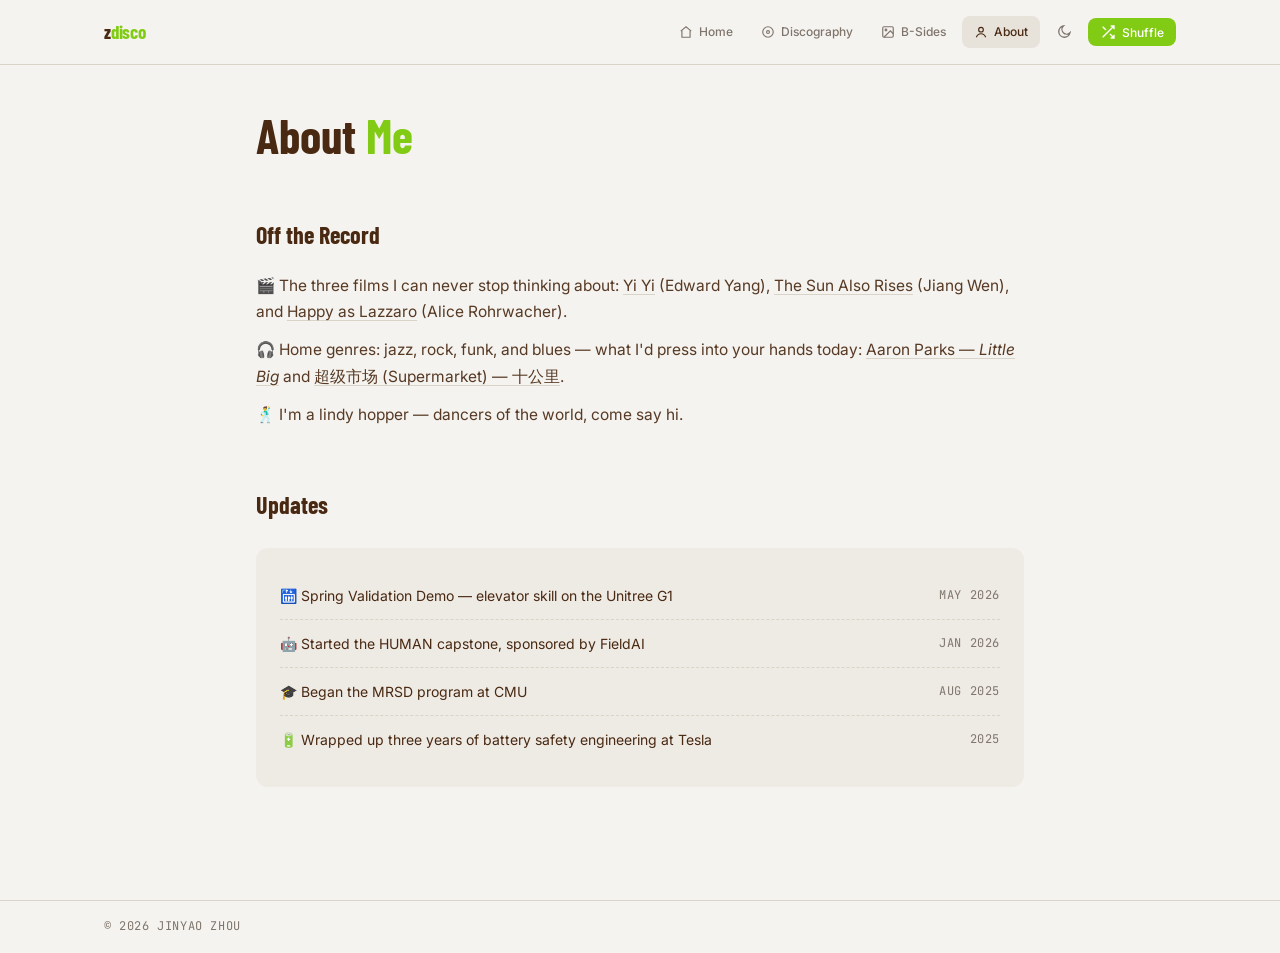
==== about.html @ 6c379bb5 "Off the Record: merge genres and hand-offs into one music bullet Co-Authored-By: Claude Fable 5 <nor" ====
<!doctype html>
<html lang="en">
<head>
<meta charset="utf-8">
<meta name="viewport" content="width=device-width, initial-scale=1">
<title>About — Jinyao Zhou</title>
<script>try{var s=localStorage.getItem("theme");if(s?s==="dark":matchMedia("(prefers-color-scheme: dark)").matches)document.documentElement.classList.add("dark")}catch(e){}</script>
<link rel="preconnect" href="https://fonts.googleapis.com">
<link rel="preconnect" href="https://fonts.gstatic.com" crossorigin>
<link href="https://fonts.googleapis.com/css2?family=Barlow:wght@400;500;600;700&family=Barlow+Condensed:wght@400;500;600;700&family=Inter:wght@300;400;500;600&family=JetBrains+Mono:wght@400;500&display=swap" rel="stylesheet">
<link rel="stylesheet" href="assets/style.css">
<link rel="icon" href="data:image/svg+xml,<svg xmlns='http://www.w3.org/2000/svg' viewBox='0 0 100 100'><circle cx='50' cy='50' r='46' fill='%23171310'/><circle cx='50' cy='50' r='30' fill='none' stroke='%2384bf26' stroke-width='4'/><circle cx='50' cy='50' r='8' fill='%2384bf26'/></svg>">
</head>
<body>
<nav class="nav">
  <div class="container wide nav-in">
    <a class="logo" href="index.html">z<span>disco</span></a>
    <div class="nav-right">
      <a class="nav-link" href="index.html"><svg viewBox="0 0 24 24" fill="none" stroke="currentColor" stroke-width="2"><path d="M3 10.5 12 3l9 7.5"/><path d="M5 9.5V21h14V9.5"/></svg><span class="lbl">Home</span></a>
      <a class="nav-link" href="discography.html"><svg viewBox="0 0 24 24" fill="none" stroke="currentColor" stroke-width="2"><circle cx="12" cy="12" r="9"/><circle cx="12" cy="12" r="2.5"/></svg><span class="lbl">Discography</span></a>
      <a class="nav-link" href="bsides.html"><svg viewBox="0 0 24 24" fill="none" stroke="currentColor" stroke-width="2"><rect x="3" y="3" width="18" height="18" rx="2"/><circle cx="8.5" cy="8.5" r="1.5"/><path d="m21 15-5-5L5 21"/></svg><span class="lbl">B-Sides</span></a>
      <a class="nav-link" aria-current="page" href="about.html"><svg viewBox="0 0 24 24" fill="none" stroke="currentColor" stroke-width="2"><circle cx="12" cy="8" r="4"/><path d="M4 21c1.5-4 4.5-6 8-6s6.5 2 8 6"/></svg><span class="lbl">About</span></a>
      <button class="icon-btn" onclick="toggleTheme()" aria-label="Toggle theme">
        <svg class="icon-sun" viewBox="0 0 24 24" fill="none" stroke="currentColor" stroke-width="2"><circle cx="12" cy="12" r="4"/><path d="M12 2v2m0 16v2M4.9 4.9l1.4 1.4m11.4 11.4 1.4 1.4M2 12h2m16 0h2M4.9 19.1l1.4-1.4M17.7 6.3l1.4-1.4"/></svg>
        <svg class="icon-moon" viewBox="0 0 24 24" fill="none" stroke="currentColor" stroke-width="2"><path d="M21 13A8.5 8.5 0 1 1 11 3a7 7 0 0 0 10 10z"/></svg>
      </button>
      <button class="nav-shuffle" onclick="shuffle()"><svg viewBox="0 0 24 24" fill="none" stroke="currentColor" stroke-width="2"><path d="M16 3h5v5M4 20 21 3M21 16v5h-5M15 15l6 6M4 4l5 5"/></svg><span class="lbl">Shuffle</span></button>
    </div>
  </div>
</nav>
<main>
  <div class="container narrow page-pad">
    <div class="about-prose fade-in">
      <h1>About <span class="text-gradient">Me</span></h1>
    </div>
    <div class="off-record fade-in d2">
      <h2>Off the Record</h2>
      <ul>
        <li>🎬 The three films I can never stop thinking about:
          <a href="https://letterboxd.com/film/yi-yi/" target="_blank" rel="noopener">Yi Yi</a> (Edward Yang),
          <a href="https://letterboxd.com/film/the-sun-also-rises-2007/" target="_blank" rel="noopener">The Sun Also Rises</a> (Jiang Wen),
          and <a href="https://letterboxd.com/film/happy-as-lazzaro/" target="_blank" rel="noopener">Happy as Lazzaro</a> (Alice Rohrwacher).</li>
        <li>🎧 Home genres: jazz, rock, funk, and blues — what I'd press into your hands today:
          <a href="https://aaronparksmusic.bandcamp.com/album/little-big" target="_blank" rel="noopener">Aaron Parks — <em>Little Big</em></a>
          and <a href="https://open.spotify.com/track/6UT0sBozE2KPWdEX4pE7jv" target="_blank" rel="noopener">超级市场 (Supermarket) — 十公里</a>.</li>
        <li>🕺 I'm a lindy hopper — dancers of the world, come say hi.</li>
      </ul>
    </div>

    <div class="about-updates fade-in d3">
      <h2>Updates</h2>
      <div class="card">
        <div class="row"><span>🛗 Spring Validation Demo — elevator skill on the Unitree G1</span><span class="metadata when">May 2026</span></div>
        <div class="row"><span>🤖 Started the HUMAN capstone, sponsored by FieldAI</span><span class="metadata when">Jan 2026</span></div>
        <div class="row"><span>🎓 Began the MRSD program at CMU</span><span class="metadata when">Aug 2025</span></div>
        <div class="row"><span>🔋 Wrapped up three years of battery safety engineering at Tesla</span><span class="metadata when">2025</span></div>
      </div>
    </div>
  </div>
</main>
<footer class="site">
  <div class="container wide">
    <span class="metadata">© 2026 Jinyao Zhou</span>
  </div>
</footer>
<script src="assets/albums.js"></script>
<script src="assets/site.js"></script>
<script src="assets/chladni.js"></script>
</body>
</html>
---- assets/style.css ----
/* ============================================================
   zdisco — ported 1:1 from the Lovable draft's design tokens
   (src/index.css + tailwind.config.ts of genz-discography)
   Fonts: Barlow Condensed (headings) · Inter (body) · JetBrains Mono (metadata)
   ============================================================ */

:root {
  --background: 38 25% 95%;
  --foreground: 25 60% 18%;
  --card: 38 30% 93%;
  --card-foreground: 25 60% 18%;
  --primary: 84 81% 44%;
  --primary-foreground: 0 0% 100%;
  --muted: 38 20% 88%;
  --muted-foreground: 30 8% 46%;
  --border: 38 20% 82%;
  --radius: 0.75rem;

  --font-heading: 'Barlow Condensed', 'Barlow', sans-serif;
  --font-body: 'Inter', sans-serif;
  --font-mono: 'JetBrains Mono', monospace;

  --glow-primary: 0 0 30px hsl(25 10% 45% / 0.5);
}

.dark {
  --background: 30 20% 6%;
  --foreground: 35 40% 82%;
  --card: 30 15% 12%;
  --card-foreground: 40 25% 93%;
  --primary: 84 81% 44%;
  --primary-foreground: 30 20% 6%;
  --muted: 30 10% 20%;
  --muted-foreground: 35 12% 62%;
  --border: 30 10% 20%;
}

* { box-sizing: border-box; border-color: hsl(var(--border)); }
html { scroll-behavior: smooth; }
@media (prefers-reduced-motion: reduce) {
  html { scroll-behavior: auto; }
  * { transition: none !important; animation: none !important; }
}

body {
  margin: 0;
  background: hsl(var(--background));
  color: hsl(var(--foreground));
  font-family: var(--font-body);
  font-size: 15.5px;
  line-height: 1.65;
  -webkit-font-smoothing: antialiased;
}

h1, h2, h3, h4 { font-family: var(--font-heading); margin: 0; }
a { color: inherit; text-decoration: none; }
:focus-visible { outline: 2px solid hsl(var(--primary)); outline-offset: 3px; border-radius: 4px; }

.container { max-width: 1024px; margin: 0 auto; padding: 0 24px; }
.container.wide { max-width: 1120px; }
.container.narrow { max-width: 768px; }

/* .metadata — the mono uppercase label used everywhere in the draft */
.metadata {
  font-family: var(--font-mono);
  font-size: 12px;
  letter-spacing: .05em;
  text-transform: uppercase;
  color: hsl(var(--muted-foreground));
}

.text-gradient { color: hsl(var(--primary)); }
.text-muted { color: hsl(var(--muted-foreground)); }

/* ---------------- navbar (fixed, blurred, like source) ---------------- */
.nav {
  position: fixed; top: 0; left: 0; right: 0; z-index: 50;
  background: hsl(var(--background) / .8);
  backdrop-filter: blur(24px);
  -webkit-backdrop-filter: blur(24px);
  border-bottom: 1px solid hsl(var(--border));
}
.nav-in { display: flex; align-items: center; justify-content: space-between; height: 64px; }
.logo { font-family: var(--font-heading); font-weight: 700; font-size: 19px; letter-spacing: -.01em; }
.logo span { color: hsl(var(--primary)); }
.nav-right { display: flex; align-items: center; gap: 4px; }
.nav-link {
  display: inline-flex; align-items: center; gap: 6px;
  padding: 6px 12px; border-radius: 8px;
  font-size: 12px; font-weight: 500;
  color: hsl(var(--muted-foreground));
  transition: color .15s, background .15s;
}
.nav-link:hover { color: hsl(var(--foreground)); }
.nav-link[aria-current="page"] { background: hsl(var(--muted)); color: hsl(var(--foreground)); }
.nav-link svg { width: 14px; height: 14px; }
@media (max-width: 640px) { .nav-link .lbl { display: none; } }

.icon-btn {
  margin-left: 4px; padding: 8px; border-radius: 8px;
  background: none; border: none; cursor: pointer;
  color: hsl(var(--muted-foreground)); display: inline-flex;
}
.icon-btn:hover { color: hsl(var(--foreground)); }
.icon-btn svg { width: 16px; height: 16px; }
.icon-moon { display: block; }
.icon-sun { display: none; }
.dark .icon-moon { display: none; }
.dark .icon-sun { display: block; }

.nav-shuffle {
  margin-left: 4px;
  display: inline-flex; align-items: center; gap: 6px;
  padding: 6px 12px; border-radius: 8px; border: none; cursor: pointer;
  background: hsl(var(--primary)); color: hsl(var(--primary-foreground));
  font-family: var(--font-body); font-size: 12px; font-weight: 500;
  transition: opacity .15s;
}
.nav-shuffle:hover { opacity: .9; }
.nav-shuffle svg { width: 16px; height: 16px; }
@media (max-width: 640px) { .nav-shuffle .lbl { display: none; } }

/* ---------------- buttons (hero pills) ---------------- */
.btn-pill {
  display: inline-flex; align-items: center; gap: 8px;
  padding: 12px 24px; border-radius: 999px; cursor: pointer;
  font-family: var(--font-heading); font-weight: 600; font-size: 15px;
  border: none; transition: opacity .15s, background .15s;
}
.btn-pill svg { width: 16px; height: 16px; }
.btn-pill.primary {
  background: hsl(var(--primary)); color: hsl(var(--primary-foreground));
  animation: pulse-glow 2s ease-in-out infinite;
}
.btn-pill.primary:hover { opacity: .9; }
.btn-pill.outline {
  background: transparent; border: 1px solid hsl(var(--border)); color: hsl(var(--foreground));
}
.btn-pill.outline:hover { background: hsl(var(--muted)); }

@keyframes pulse-glow {
  0%, 100% { box-shadow: 0 0 15px hsl(84 81% 55% / .4); }
  50% { box-shadow: 0 0 30px hsl(84 81% 60% / .6), 0 0 55px hsl(84 81% 50% / .3); }
}

/* ---------------- hero (home) ---------------- */
.hero { position: relative; padding: 128px 0 80px; overflow: hidden; }
.hero-in {
  position: relative;
  display: grid; grid-template-columns: 1fr 250px; gap: 40px; align-items: center;
}
@media (max-width: 760px) {
  .hero { padding-top: 104px; }
  .hero-in { grid-template-columns: 1fr; gap: 30px; }
  .hero-photo { order: -1; }
}
.hero h1 {
  font-size: clamp(36px, 5vw, 48px);   /* same display size as the other page heads */
  font-weight: 700; line-height: 1.08; margin: 0 0 8px;
}
.hero .role { font-size: 15.5px; color: hsl(var(--muted-foreground)); margin: 0 0 20px; }
.hero .role a { text-decoration: underline; text-underline-offset: 3px; }
.hero .role a:hover { color: hsl(var(--primary)); }
.hero .bio { max-width: 72ch; margin: 0 0 12px; font-size: 15.5px; color: hsl(var(--foreground) / .92); }
.hero .bio strong { font-weight: 600; }
.hero-ctas { display: flex; flex-wrap: wrap; gap: 14px; margin-top: 28px; }
.hero-links { display: flex; flex-wrap: wrap; gap: 8px; margin-top: 22px; }
.chip {
  display: inline-flex; align-items: center; gap: 7px;
  font-size: 13px; font-weight: 500;
  padding: 8px 14px; border-radius: 999px;
  border: 1px solid hsl(var(--border));
  background: hsl(var(--card) / .7);
  transition: border-color .15s, color .15s;
}
.chip:hover { border-color: hsl(var(--primary)); color: hsl(var(--primary)); }
.chip svg { width: 14px; height: 14px; }

.hero-photo img {
  width: 100%; max-width: 240px; aspect-ratio: 3/4; object-fit: cover;
  border-radius: var(--radius);
  box-shadow: var(--glow-primary);
}

/* ---------------- sections ---------------- */
section.block { padding: 32px 0; }
section.block.lg { padding: 64px 0; }
.sec-head { display: flex; align-items: center; justify-content: space-between; margin-bottom: 32px; }
.sec-head h2 { font-size: 24px; font-weight: 700; }
.sec-head.sm h2 { font-size: 18px; font-weight: 600; color: hsl(var(--muted-foreground)); }
.sec-head .more {
  display: inline-flex; align-items: center; gap: 4px;
  font-family: var(--font-heading); font-size: 16px; color: hsl(var(--primary));
}
.sec-head .more:hover { text-decoration: underline; }
.sec-head .more svg { width: 16px; height: 16px; }
.sec-head .more.xs { font-family: var(--font-body); font-size: 12px; color: hsl(var(--muted-foreground)); }
.sec-head .more.xs:hover { color: hsl(var(--primary)); text-decoration: none; }

/* ---------------- updates strip ---------------- */
.updates { background: hsl(var(--card) / .8); border-radius: 8px; padding: 12px 20px; }
.update {
  display: flex; align-items: center; justify-content: space-between;
  padding: 9px 0; border-bottom: 1px dashed hsl(var(--border) / .5);
  font-size: 13px; color: hsl(var(--muted-foreground));
}
.update:last-child { border-bottom: none; }
.update .when { font-size: 12px; color: hsl(var(--muted-foreground) / .6); margin-left: 16px; white-space: nowrap; }

/* ---------------- album cards ---------------- */
.grid-albums { display: grid; grid-template-columns: repeat(2, 1fr); gap: 16px; }
@media (min-width: 768px) { .grid-albums { grid-template-columns: repeat(4, 1fr); } }
.grid-albums.all { grid-template-columns: repeat(2, 1fr); }
@media (min-width: 640px) { .grid-albums.all { grid-template-columns: repeat(3, 1fr); } }
@media (min-width: 960px) { .grid-albums.all { grid-template-columns: repeat(4, 1fr); } }

.album-card { display: block; }
.album-card .box {
  border-radius: 8px; overflow: hidden; background: hsl(var(--card));
  transition: box-shadow .3s ease, transform .3s ease;
}
.album-card:hover .box { box-shadow: var(--glow-primary); transform: translateY(-4px) scale(1.02); }
.album-card .art { aspect-ratio: 1; overflow: hidden; }
.album-card .art img,
.album-card .art canvas { width: 100%; height: 100%; object-fit: cover; display: block; transition: transform .5s; }
.album-card:hover .art img,
.album-card:hover .art canvas { transform: scale(1.1); }
.album-card .meta { padding: 16px; }
.album-card h3 {
  font-weight: 600; font-size: 16px; color: hsl(var(--foreground));
  white-space: nowrap; overflow: hidden; text-overflow: ellipsis; margin-top: 4px;
}
.album-card .tracks { font-size: 13px; color: hsl(var(--muted-foreground)); margin-top: 4px; }

/* ---------------- photos ---------------- */
.grid-photos { display: grid; grid-template-columns: repeat(2, 1fr); gap: 12px; }
@media (min-width: 768px) { .grid-photos { grid-template-columns: repeat(4, 1fr); } }
.grid-photos.gallery { gap: 16px; }
.photo { aspect-ratio: 1; border-radius: 8px; overflow: hidden; position: relative;
         padding: 0; border: none; background: none; cursor: pointer; display: block; width: 100%; }
.stack-badge {
  position: absolute; top: 10px; right: 10px; z-index: 2;
  display: inline-flex; align-items: center; gap: 5px;
  font-family: var(--font-mono); font-size: 11px;
  color: #fff; background: rgba(0,0,0,.55); backdrop-filter: blur(4px);
  padding: 4px 9px; border-radius: 999px;
}
.stack-badge svg { width: 12px; height: 12px; }
.photo img { width: 100%; height: 100%; object-fit: cover; display: block; transition: transform .5s; }
.photo:hover img { transform: scale(1.1); }
.photo .cap {
  position: absolute; inset: 0; padding: 12px;
  display: flex; flex-direction: column; justify-content: flex-end;
  background: hsl(var(--background) / .6);
  opacity: 0; transition: opacity .2s;
}
.photo:hover .cap { opacity: 1; }
.photo .cap .t { font-family: var(--font-heading); font-weight: 600; font-size: 14.5px; color: hsl(var(--foreground)); }

/* ---------------- page heads ---------------- */
.page-pad { padding: 96px 0 64px; min-height: 100vh; }
.page-head h1 { font-size: clamp(36px, 5vw, 48px); font-weight: 700; margin-bottom: 8px; }
.page-head p { color: hsl(var(--muted-foreground)); margin: 0 0 40px; }

/* ---------------- album detail ---------------- */
.back-link {
  display: inline-flex; align-items: center; gap: 8px;
  font-size: 14px; color: hsl(var(--muted-foreground)); margin-bottom: 32px;
  transition: color .15s;
}
.back-link:hover { color: hsl(var(--foreground)); }
.back-link svg { width: 16px; height: 16px; }

.album-hero { display: flex; flex-direction: column; gap: 32px; margin-bottom: 48px; }
@media (min-width: 768px) { .album-hero { flex-direction: row; } }
.album-hero .art {
  width: 100%; max-width: 288px; aspect-ratio: 1; flex-shrink: 0;
  border-radius: 12px; overflow: hidden;
  transition: box-shadow .3s ease;
}
.album-hero .art:hover { box-shadow: var(--glow-primary); }
.album-hero .art img,
.album-hero .art canvas { width: 100%; height: 100%; object-fit: cover; display: block; }
.album-hero .info { display: flex; flex-direction: column; justify-content: flex-end; }
.album-hero h1 { font-size: clamp(36px, 5vw, 48px); font-weight: 700; margin: 8px 0 12px; }
.album-hero .desc { color: hsl(var(--muted-foreground)); font-size: 14px; line-height: 1.65; max-width: 32rem; margin: 0 0 16px; }
.album-hero .actions { display: flex; gap: 12px; margin-top: 24px; }
.album-hero .actions .btn-pill { font-size: 14px; padding: 12px 24px; animation: none; }

.tracklist-wrap { border-top: 1px solid hsl(var(--border)); padding-top: 24px; }
.tracklist-wrap h2 { font-size: 18px; font-weight: 600; margin-bottom: 16px; }
.track-item {
  display: flex; align-items: center; gap: 16px;
  padding: 12px 16px; border-radius: 8px;
  transition: background .15s;
}
.track-item:hover { background: hsl(var(--muted) / .5); }
.track-item .no { width: 32px; text-align: center; }
.track-item .t {
  flex: 1; min-width: 0; font-size: 14px; font-weight: 500; color: hsl(var(--foreground));
  white-space: nowrap; overflow: hidden; text-overflow: ellipsis;
  transition: color .15s;
}
.track-item:hover .t { color: hsl(var(--primary)); }
.track-item .dur { display: flex; align-items: center; gap: 4px; color: hsl(var(--muted-foreground)); }
.track-item .dur svg { width: 12px; height: 12px; }
.track-item .chev { width: 16px; height: 16px; color: hsl(var(--muted-foreground)); opacity: 0; transition: opacity .15s; }
.track-item:hover .chev { opacity: 1; }

/* ---------------- track (lesson) page ---------------- */
.track-head { display: flex; align-items: center; gap: 22px; margin-bottom: 36px; }
.track-head .thumb { width: 96px; height: 96px; border-radius: 8px; overflow: hidden; flex-shrink: 0; }
.track-head .thumb img,
.track-head .thumb canvas { width: 100%; height: 100%; object-fit: cover; display: block; }
.track-head h1 { font-size: clamp(26px, 3.5vw, 34px); font-weight: 700; line-height: 1.15; margin: 6px 0 8px; }
.track-head .meta-row { display: flex; align-items: center; gap: 14px; font-size: 13px; color: hsl(var(--muted-foreground)); }
.track-head .meta-row span { display: inline-flex; align-items: center; gap: 4px; }
.track-head .meta-row svg { width: 12px; height: 12px; }

.soundtrack {
  display: flex; align-items: center; gap: 12px;
  background: hsl(var(--card)); border-radius: 8px;
  padding: 12px 16px; margin-bottom: 32px; font-size: 14px;
}
.soundtrack svg { width: 16px; height: 16px; color: hsl(var(--primary)); }
.soundtrack .q { color: hsl(var(--muted-foreground)); }

article.lesson { color: hsl(var(--foreground) / .9); line-height: 1.65; }
article.lesson p { margin: 0 0 16px; }

.track-nav {
  display: flex; justify-content: space-between; gap: 20px;
  margin-top: 64px; padding-top: 24px; border-top: 1px solid hsl(var(--border));
  font-size: 14px; color: hsl(var(--muted-foreground));
}
.track-nav a:hover { color: hsl(var(--foreground)); }

/* ---------------- about ---------------- */
.about-prose { margin-bottom: 40px; }
.about-prose h1 { font-size: clamp(36px, 5vw, 48px); font-weight: 700; margin-bottom: 24px; }
.about-prose p { color: hsl(var(--muted-foreground)); line-height: 1.65; margin: 0 0 16px; max-width: 65ch; }
.about-updates h2 { font-size: 24px; font-weight: 700; margin-bottom: 24px; }
.about-updates .card {
  background: hsl(var(--muted) / .5); border-radius: 12px; padding: 24px;
  transition: box-shadow .3s ease;
}
.about-updates .card:hover { box-shadow: var(--glow-primary); }
.about-updates .row {
  display: flex; align-items: center; justify-content: space-between;
  padding: 12px 0; border-bottom: 1px dashed hsl(var(--border));
  font-size: 14px;
}
.about-updates .row:last-child { border-bottom: none; }
.about-updates .row .when { margin-left: 16px; white-space: nowrap; font-size: 12px; }

/* ---------------- off the record (about) ---------------- */
.off-record { margin-bottom: 56px; }
.off-record h2 { font-size: 24px; font-weight: 700; margin-bottom: 18px; }
.off-record ul { list-style: none; margin: 0; padding: 0; display: grid; gap: 12px; }
.off-record li { line-height: 1.7; color: hsl(var(--foreground) / .92); }
.off-record a { text-decoration: underline; text-underline-offset: 3px; text-decoration-color: hsl(var(--border)); transition: color .15s; }
.off-record a:hover { color: hsl(var(--primary)); text-decoration-color: currentColor; }

/* ---------------- footer ---------------- */
footer.site { border-top: 1px solid hsl(var(--border)); padding: 16px 0; }
footer.site .container { display: flex; align-items: center; justify-content: space-between; }

/* ---------------- entrance animations (fade-in from source) ---------------- */
@keyframes fade-in {
  0% { opacity: 0; transform: translateY(10px); }
  100% { opacity: 1; transform: translateY(0); }
}
.fade-in { opacity: 0; animation: fade-in .5s ease-out forwards; }
.d1 { animation-delay: .1s; } .d2 { animation-delay: .2s; } .d3 { animation-delay: .3s; } .d4 { animation-delay: .4s; }


/* ---------------- lightbox ---------------- */
.lightbox {
  position: fixed; inset: 0; z-index: 100;
  display: none; align-items: center; justify-content: center; gap: 18px;
  background: hsl(25 60% 6% / .92); backdrop-filter: blur(6px);
  padding: 32px;
}
.lightbox.open { display: flex; }
.lightbox figure { margin: 0; max-width: min(1000px, 82vw); text-align: center; }
.lightbox img {
  max-width: 100%; max-height: 74vh; object-fit: contain;
  border-radius: 10px; box-shadow: 0 20px 60px rgba(0,0,0,.5);
}
.lightbox figcaption { margin-top: 14px; }
.lightbox figcaption .t { font-family: var(--font-heading); font-weight: 600; font-size: 18px; color: #f2efe8; margin: 0 0 2px; }
.lightbox figcaption .metadata { color: #b7ac9c; }
.lightbox figcaption .d { font-size: 13px; color: #b7ac9c; margin: 4px 0 0; }
.lb-close {
  position: absolute; top: 18px; right: 22px;
  background: none; border: none; cursor: pointer;
  font-size: 34px; line-height: 1; color: #f2efe8; padding: 6px;
}
.lb-nav {
  background: rgba(255,255,255,.08); border: none; cursor: pointer;
  color: #f2efe8; font-size: 22px; line-height: 1;
  width: 46px; height: 46px; border-radius: 50%; flex-shrink: 0;
}
.lb-nav:hover { background: rgba(255,255,255,.18); }
@media (max-width: 640px) { .lb-nav { display: none; } .lightbox { padding: 16px; } }
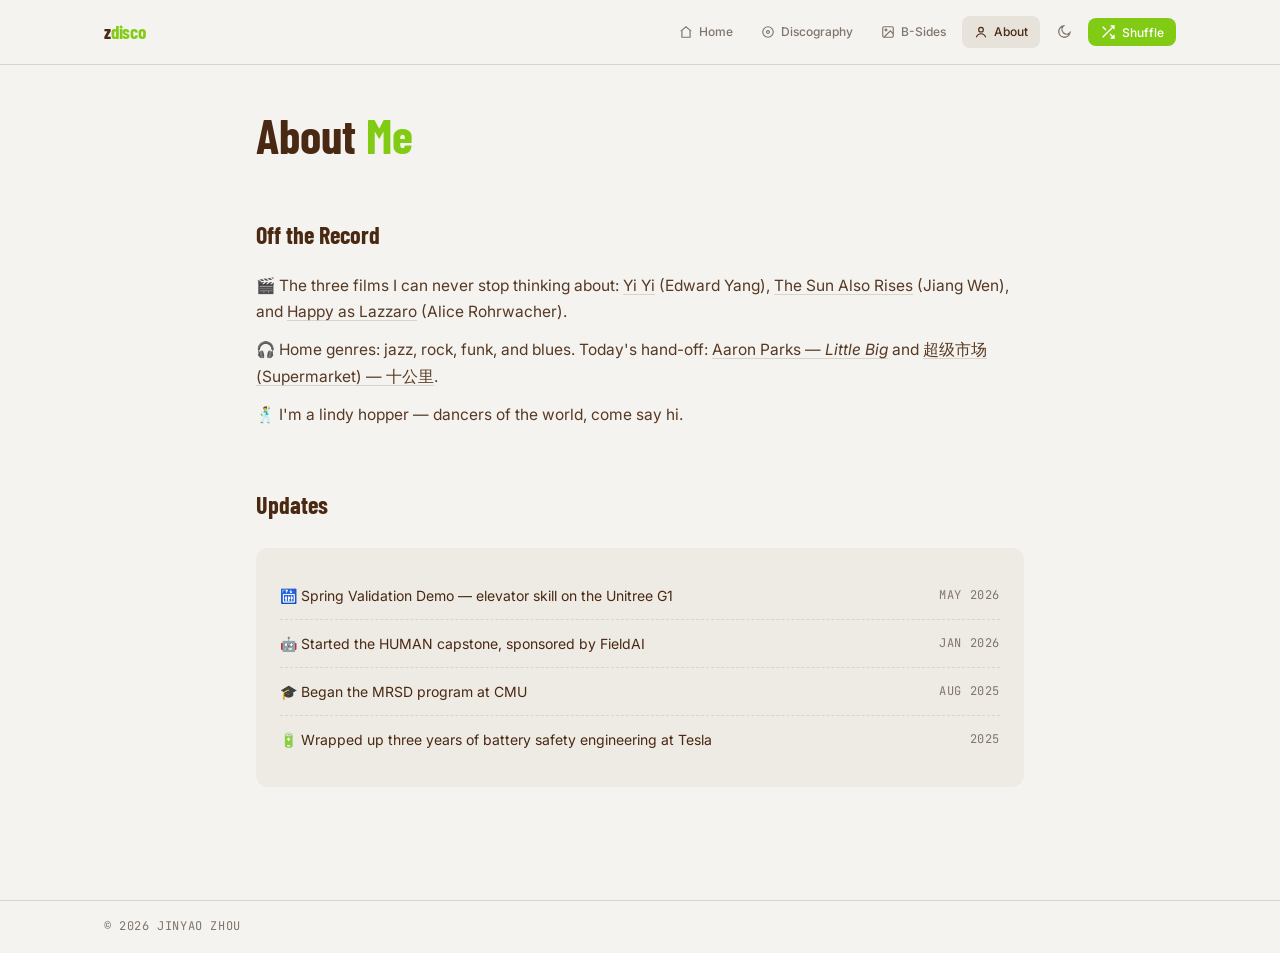
==== commit 358057b5: "Off the Record: parallel colons instead of dash-into-colon Co-Authored-By: Claude Fable 5 <noreply@a" ====
--- a/about.html
+++ b/about.html
@@ -40,7 +40,7 @@
           <a href="https://letterboxd.com/film/yi-yi/" target="_blank" rel="noopener">Yi Yi</a> (Edward Yang),
           <a href="https://letterboxd.com/film/the-sun-also-rises-2007/" target="_blank" rel="noopener">The Sun Also Rises</a> (Jiang Wen),
           and <a href="https://letterboxd.com/film/happy-as-lazzaro/" target="_blank" rel="noopener">Happy as Lazzaro</a> (Alice Rohrwacher).</li>
-        <li>🎧 Home genres: jazz, rock, funk, and blues — what I'd press into your hands today:
+        <li>🎧 Home genres: jazz, rock, funk, and blues. Today's hand-off:
           <a href="https://aaronparksmusic.bandcamp.com/album/little-big" target="_blank" rel="noopener">Aaron Parks — <em>Little Big</em></a>
           and <a href="https://open.spotify.com/track/6UT0sBozE2KPWdEX4pE7jv" target="_blank" rel="noopener">超级市场 (Supermarket) — 十公里</a>.</li>
         <li>🕺 I'm a lindy hopper — dancers of the world, come say hi.</li>
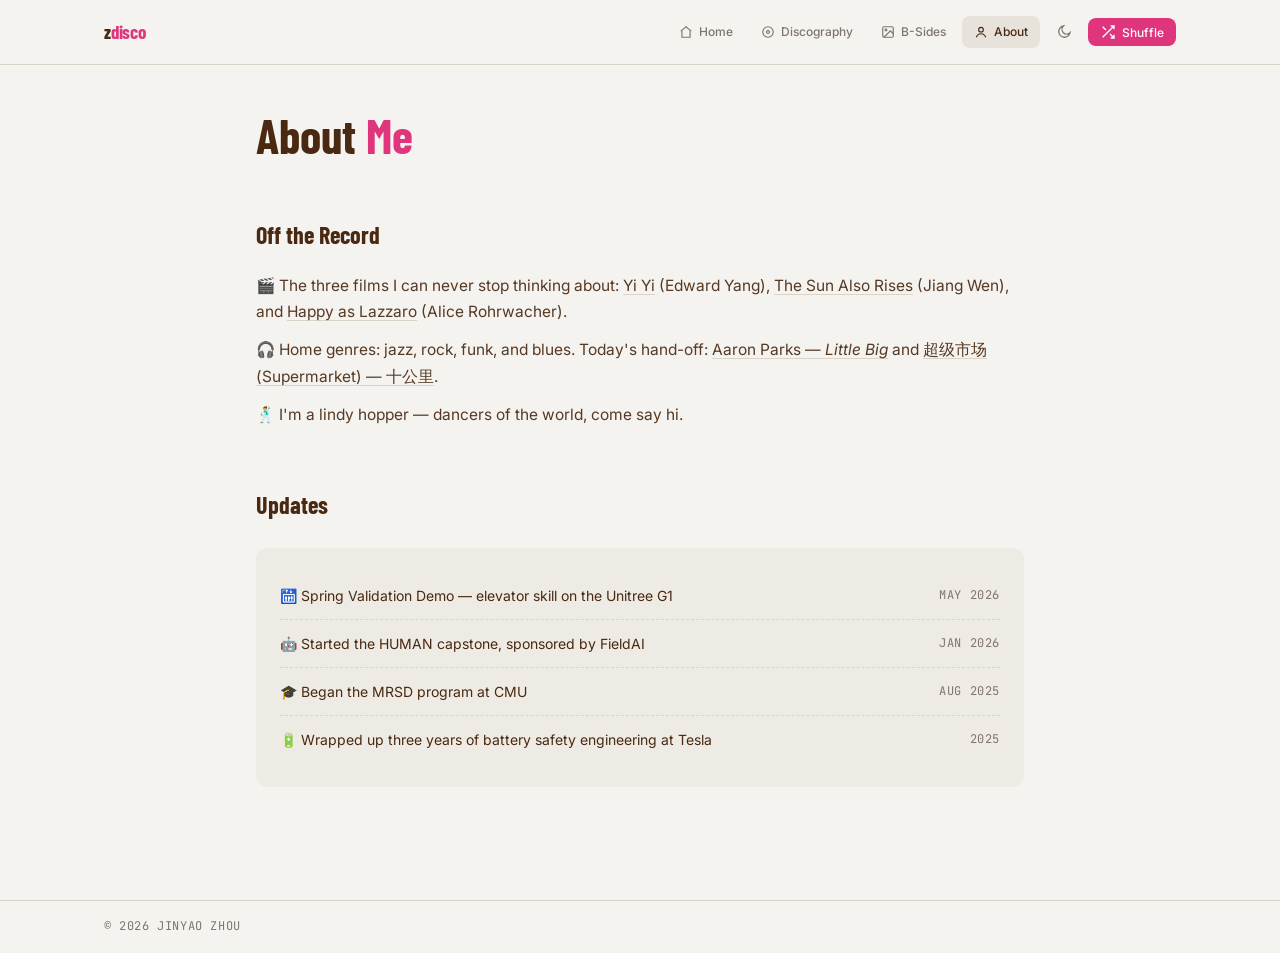
==== commit ecbcbe8e: "Accent: lime -> raspberry pink hsl(335 72% 54%) Single-variable swap plus the two hardcoded spots (p" ====
--- a/about.html
+++ b/about.html
@@ -9,7 +9,7 @@
 <link rel="preconnect" href="https://fonts.gstatic.com" crossorigin>
 <link href="https://fonts.googleapis.com/css2?family=Barlow:wght@400;500;600;700&family=Barlow+Condensed:wght@400;500;600;700&family=Inter:wght@300;400;500;600&family=JetBrains+Mono:wght@400;500&display=swap" rel="stylesheet">
 <link rel="stylesheet" href="assets/style.css">
-<link rel="icon" href="data:image/svg+xml,<svg xmlns='http://www.w3.org/2000/svg' viewBox='0 0 100 100'><circle cx='50' cy='50' r='46' fill='%23171310'/><circle cx='50' cy='50' r='30' fill='none' stroke='%2384bf26' stroke-width='4'/><circle cx='50' cy='50' r='8' fill='%2384bf26'/></svg>">
+<link rel="icon" href="data:image/svg+xml,<svg xmlns='http://www.w3.org/2000/svg' viewBox='0 0 100 100'><circle cx='50' cy='50' r='46' fill='%23171310'/><circle cx='50' cy='50' r='30' fill='none' stroke='%23e0388a' stroke-width='4'/><circle cx='50' cy='50' r='8' fill='%23e0388a'/></svg>">
 </head>
 <body>
 <nav class="nav">
--- a/assets/style.css
+++ b/assets/style.css
@@ -9,7 +9,7 @@
   --foreground: 25 60% 18%;
   --card: 38 30% 93%;
   --card-foreground: 25 60% 18%;
-  --primary: 84 81% 44%;
+  --primary: 335 72% 54%;
   --primary-foreground: 0 0% 100%;
   --muted: 38 20% 88%;
   --muted-foreground: 30 8% 46%;
@@ -28,7 +28,7 @@
   --foreground: 35 40% 82%;
   --card: 30 15% 12%;
   --card-foreground: 40 25% 93%;
-  --primary: 84 81% 44%;
+  --primary: 335 72% 54%;
   --primary-foreground: 30 20% 6%;
   --muted: 30 10% 20%;
   --muted-foreground: 35 12% 62%;
@@ -139,8 +139,8 @@
 .btn-pill.outline:hover { background: hsl(var(--muted)); }
 
 @keyframes pulse-glow {
-  0%, 100% { box-shadow: 0 0 15px hsl(84 81% 55% / .4); }
-  50% { box-shadow: 0 0 30px hsl(84 81% 60% / .6), 0 0 55px hsl(84 81% 50% / .3); }
+  0%, 100% { box-shadow: 0 0 15px hsl(335 72% 60% / .4); }
+  50% { box-shadow: 0 0 30px hsl(335 72% 65% / .6), 0 0 55px hsl(335 72% 52% / .3); }
 }
 
 /* ---------------- hero (home) ---------------- */
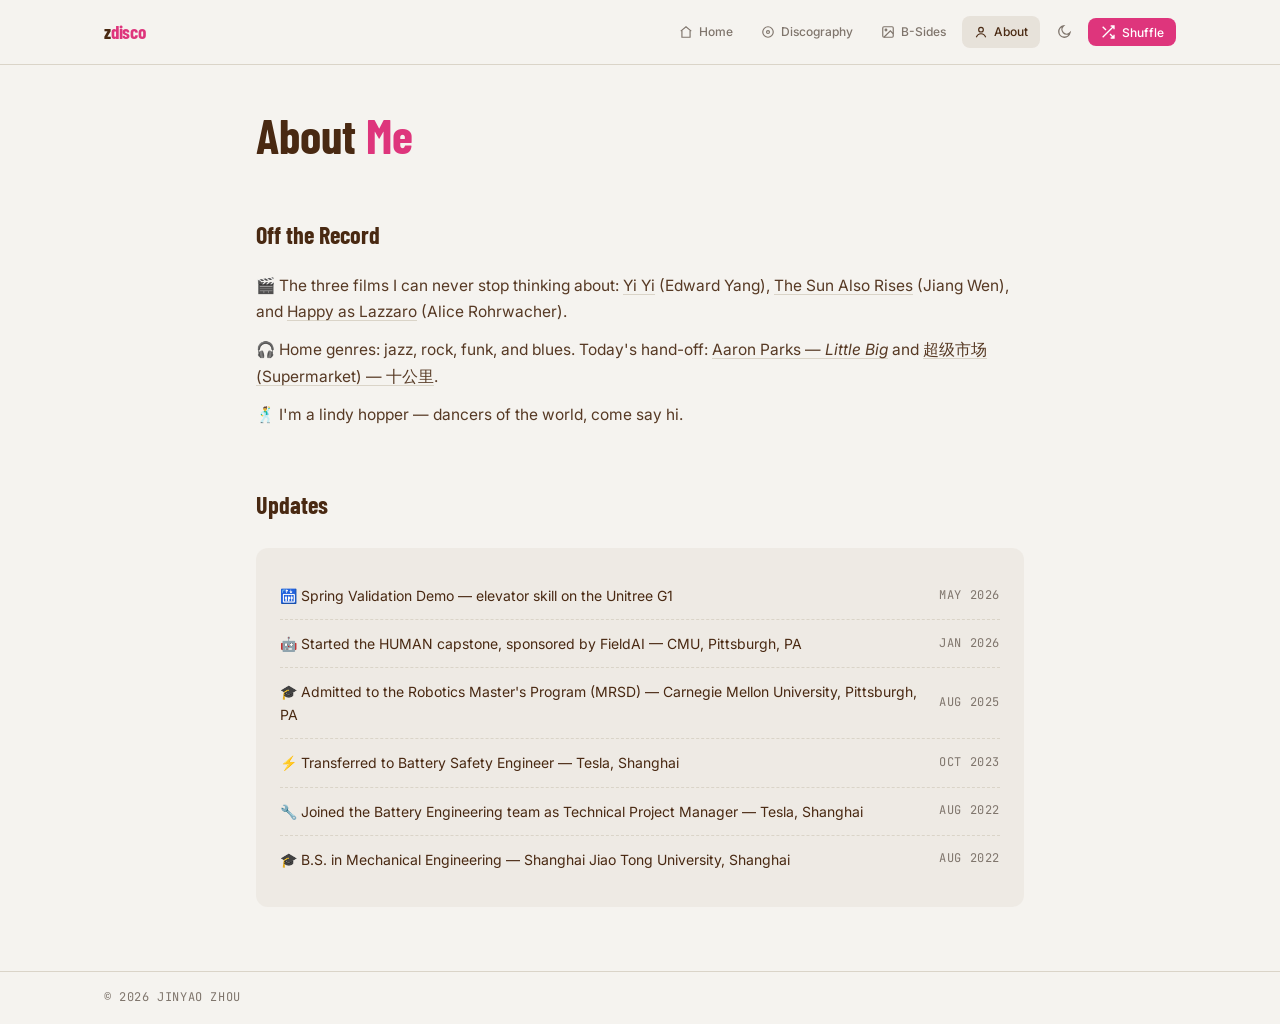
==== commit c9a03677: "Updates: full career timeline in standard format SJTU ME bachelor's and both Tesla milestones (TPM j" ====
--- a/about.html
+++ b/about.html
@@ -51,9 +51,11 @@
       <h2>Updates</h2>
       <div class="card">
         <div class="row"><span>🛗 Spring Validation Demo — elevator skill on the Unitree G1</span><span class="metadata when">May 2026</span></div>
-        <div class="row"><span>🤖 Started the HUMAN capstone, sponsored by FieldAI</span><span class="metadata when">Jan 2026</span></div>
-        <div class="row"><span>🎓 Began the MRSD program at CMU</span><span class="metadata when">Aug 2025</span></div>
-        <div class="row"><span>🔋 Wrapped up three years of battery safety engineering at Tesla</span><span class="metadata when">2025</span></div>
+        <div class="row"><span>🤖 Started the HUMAN capstone, sponsored by FieldAI — CMU, Pittsburgh, PA</span><span class="metadata when">Jan 2026</span></div>
+        <div class="row"><span>🎓 Admitted to the Robotics Master's Program (MRSD) — Carnegie Mellon University, Pittsburgh, PA</span><span class="metadata when">Aug 2025</span></div>
+        <div class="row"><span>⚡ Transferred to Battery Safety Engineer — Tesla, Shanghai</span><span class="metadata when">Oct 2023</span></div>
+        <div class="row"><span>🔧 Joined the Battery Engineering team as Technical Project Manager — Tesla, Shanghai</span><span class="metadata when">Aug 2022</span></div>
+        <div class="row"><span>🎓 B.S. in Mechanical Engineering — Shanghai Jiao Tong University, Shanghai</span><span class="metadata when">Aug 2022</span></div>
       </div>
     </div>
   </div>
--- a/assets/style.css
+++ b/assets/style.css
@@ -60,6 +60,14 @@
 .container.wide { max-width: 1120px; }
 .container.narrow { max-width: 768px; }
 
+/* Chinese name beside the English name — MiSans Bold, subset to the three glyphs */
+@font-face {
+  font-family: "MiSans Name";
+  src: url("fonts/misans-name.woff2") format("woff2");
+  font-weight: 700;
+  font-display: swap;
+}
+
 /* .metadata — the mono uppercase label used everywhere in the draft */
 .metadata {
   font-family: var(--font-mono);
@@ -158,6 +166,11 @@
   font-size: clamp(36px, 5vw, 48px);   /* same display size as the other page heads */
   font-weight: 700; line-height: 1.08; margin: 0 0 8px;
 }
+.hero h1 .zh {
+  /* weight- and size-parity with the Barlow Condensed english name */
+  font-family: "MiSans Name", "PingFang SC", "Microsoft YaHei", sans-serif;
+  font-size: .8em; font-weight: 700; margin-left: 6px;
+}
 .hero .role { font-size: 15.5px; color: hsl(var(--muted-foreground)); margin: 0 0 20px; }
 .hero .role a { text-decoration: underline; text-underline-offset: 3px; }
 .hero .role a:hover { color: hsl(var(--primary)); }
@@ -166,15 +179,14 @@
 .hero-ctas { display: flex; flex-wrap: wrap; gap: 14px; margin-top: 28px; }
 .hero-links { display: flex; flex-wrap: wrap; gap: 8px; margin-top: 22px; }
 .chip {
-  display: inline-flex; align-items: center; gap: 7px;
-  font-size: 13px; font-weight: 500;
-  padding: 8px 14px; border-radius: 999px;
+  display: inline-flex; align-items: center; justify-content: center;
+  width: 40px; height: 40px; border-radius: 999px;
   border: 1px solid hsl(var(--border));
   background: hsl(var(--card) / .7);
   transition: border-color .15s, color .15s;
 }
 .chip:hover { border-color: hsl(var(--primary)); color: hsl(var(--primary)); }
-.chip svg { width: 14px; height: 14px; }
+.chip svg { width: 17px; height: 17px; }
 
 .hero-photo img {
   width: 100%; max-width: 240px; aspect-ratio: 3/4; object-fit: cover;
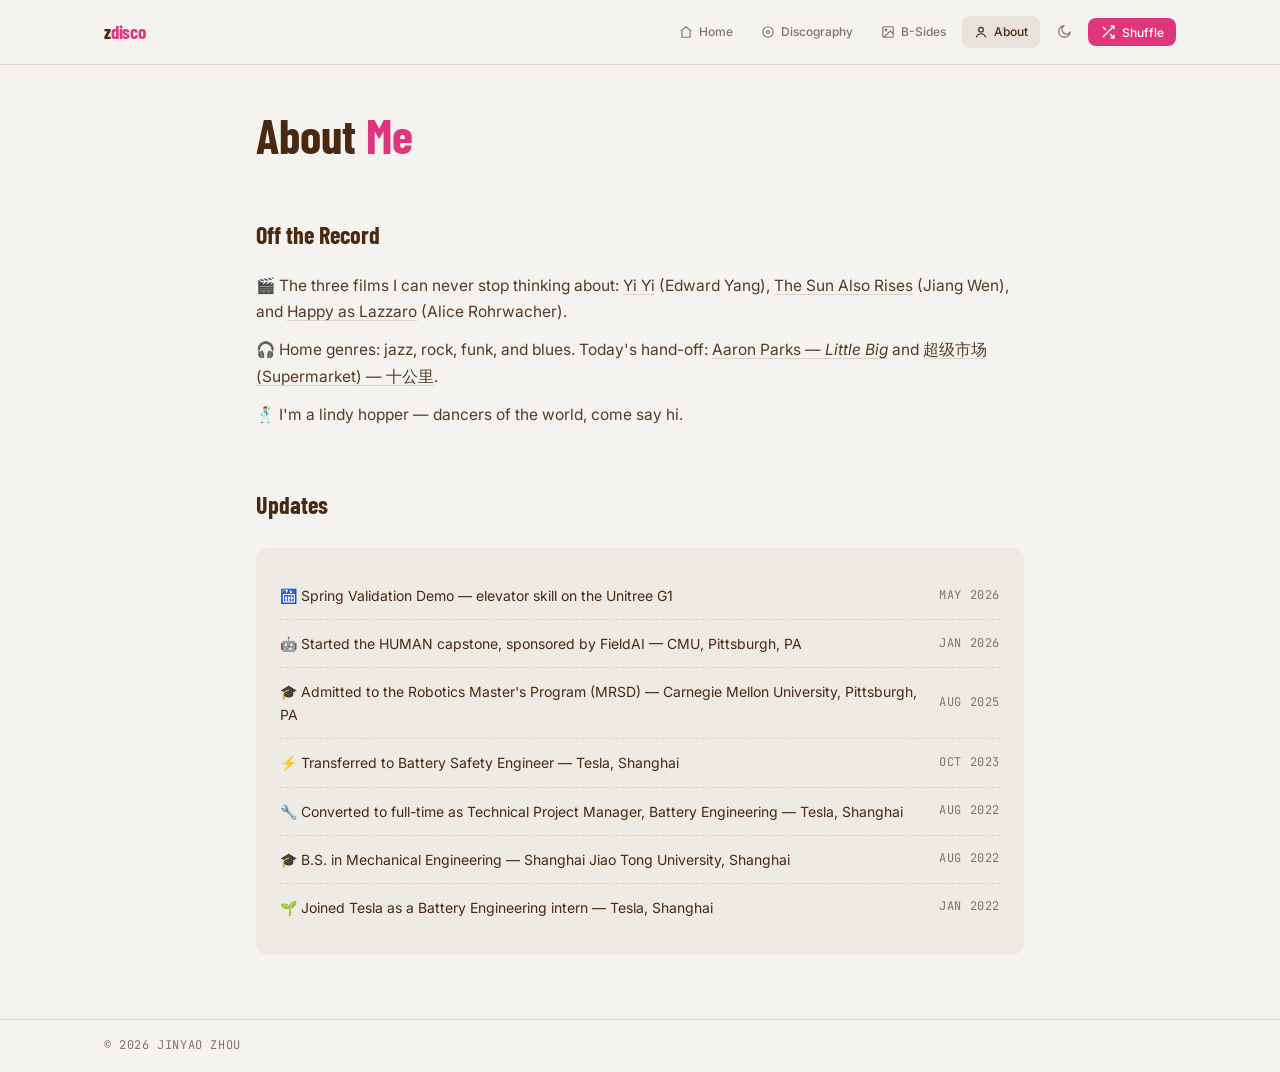
==== commit 693cf992: "Timeline: intern entry Jan 2022, conversion to full-time TPM Aug 2022 Reconciles the site with the r" ====
--- a/about.html
+++ b/about.html
@@ -54,8 +54,9 @@
         <div class="row"><span>🤖 Started the HUMAN capstone, sponsored by FieldAI — CMU, Pittsburgh, PA</span><span class="metadata when">Jan 2026</span></div>
         <div class="row"><span>🎓 Admitted to the Robotics Master's Program (MRSD) — Carnegie Mellon University, Pittsburgh, PA</span><span class="metadata when">Aug 2025</span></div>
         <div class="row"><span>⚡ Transferred to Battery Safety Engineer — Tesla, Shanghai</span><span class="metadata when">Oct 2023</span></div>
-        <div class="row"><span>🔧 Joined the Battery Engineering team as Technical Project Manager — Tesla, Shanghai</span><span class="metadata when">Aug 2022</span></div>
+        <div class="row"><span>🔧 Converted to full-time as Technical Project Manager, Battery Engineering — Tesla, Shanghai</span><span class="metadata when">Aug 2022</span></div>
         <div class="row"><span>🎓 B.S. in Mechanical Engineering — Shanghai Jiao Tong University, Shanghai</span><span class="metadata when">Aug 2022</span></div>
+        <div class="row"><span>🌱 Joined Tesla as a Battery Engineering intern — Tesla, Shanghai</span><span class="metadata when">Jan 2022</span></div>
       </div>
     </div>
   </div>
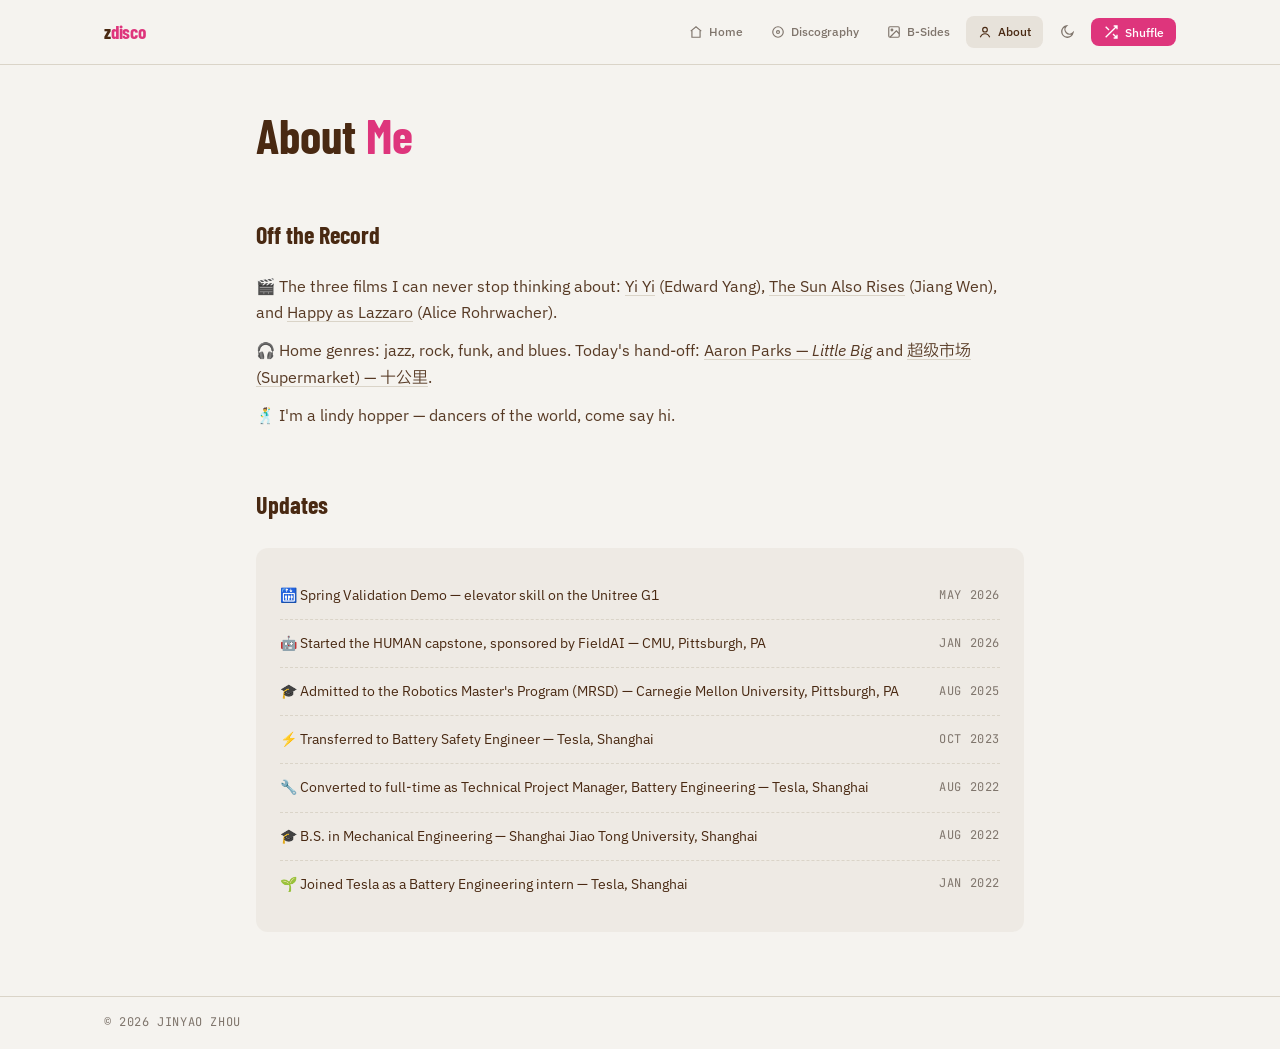
==== commit 382e28cf: "Body font: Inter -> IBM Plex Sans, with Plex Sans SC for Chinese B2+C3 from the type audit. Google F" ====
--- a/about.html
+++ b/about.html
@@ -7,7 +7,7 @@
 <script>try{var s=localStorage.getItem("theme");if(s?s==="dark":matchMedia("(prefers-color-scheme: dark)").matches)document.documentElement.classList.add("dark")}catch(e){}</script>
 <link rel="preconnect" href="https://fonts.googleapis.com">
 <link rel="preconnect" href="https://fonts.gstatic.com" crossorigin>
-<link href="https://fonts.googleapis.com/css2?family=Barlow:wght@400;500;600;700&family=Barlow+Condensed:wght@400;500;600;700&family=Inter:wght@300;400;500;600&family=JetBrains+Mono:wght@400;500&display=swap" rel="stylesheet">
+<link href="https://fonts.googleapis.com/css2?family=Barlow:wght@400;500;600;700&family=Barlow+Condensed:wght@400;500;600;700&family=IBM+Plex+Sans:wght@400;500;600&family=JetBrains+Mono:wght@400;500&display=swap" rel="stylesheet">
 <link rel="stylesheet" href="assets/style.css">
 <link rel="icon" href="data:image/svg+xml,<svg xmlns='http://www.w3.org/2000/svg' viewBox='0 0 100 100'><circle cx='50' cy='50' r='46' fill='%23171310'/><circle cx='50' cy='50' r='30' fill='none' stroke='%23e0388a' stroke-width='4'/><circle cx='50' cy='50' r='8' fill='%23e0388a'/></svg>">
 </head>
--- a/assets/style.css
+++ b/assets/style.css
@@ -17,7 +17,7 @@
   --radius: 0.75rem;
 
   --font-heading: 'Barlow Condensed', 'Barlow', sans-serif;
-  --font-body: 'Inter', sans-serif;
+  --font-body: 'IBM Plex Sans', 'IBM Plex Sans SC', 'PingFang SC', 'Microsoft YaHei', sans-serif;
   --font-mono: 'JetBrains Mono', monospace;
 
   --glow-primary: 0 0 30px hsl(25 10% 45% / 0.5);
@@ -59,6 +59,15 @@
 .container { max-width: 1024px; margin: 0 auto; padding: 0 24px; }
 .container.wide { max-width: 1120px; }
 .container.narrow { max-width: 768px; }
+
+/* IBM Plex Sans SC — subset of the site's Chinese body glyphs; anything
+   outside the subset falls back to the system CJK face */
+@font-face {
+  font-family: "IBM Plex Sans SC";
+  src: url("fonts/plexsc-body.woff2") format("woff2");
+  font-weight: 400;
+  font-display: swap;
+}
 
 /* Chinese name beside the English name — MiSans Bold, subset to the three glyphs */
 @font-face {
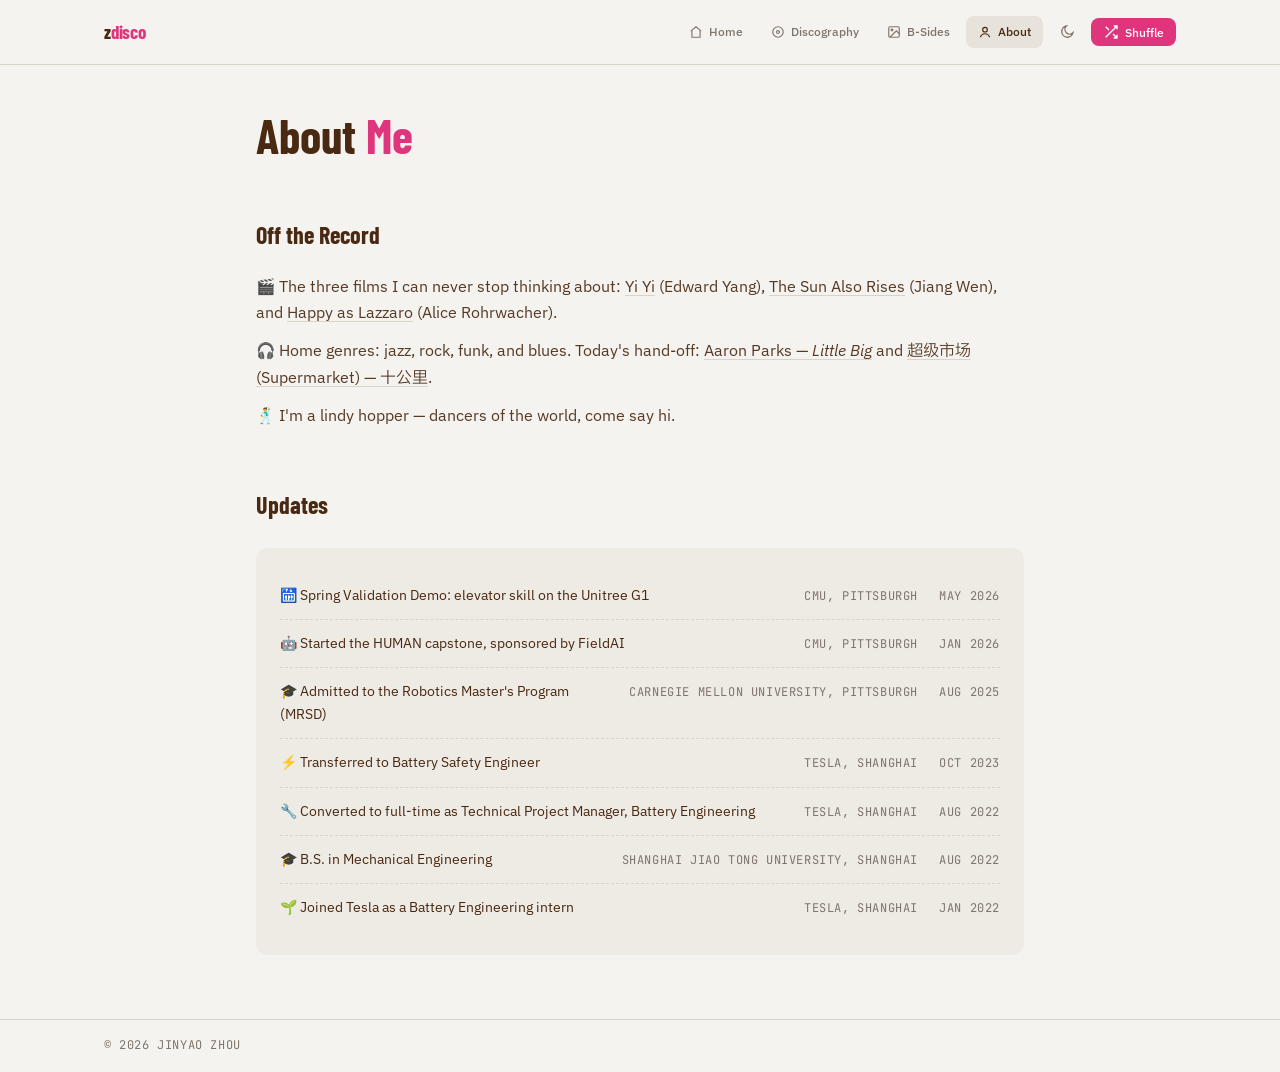
==== commit f66d8d20: "Timeline: org/location as a right-aligned column, no more em-dash Each row is now event | ORG, CITY " ====
--- a/about.html
+++ b/about.html
@@ -50,13 +50,13 @@
     <div class="about-updates fade-in d3">
       <h2>Updates</h2>
       <div class="card">
-        <div class="row"><span>🛗 Spring Validation Demo — elevator skill on the Unitree G1</span><span class="metadata when">May 2026</span></div>
-        <div class="row"><span>🤖 Started the HUMAN capstone, sponsored by FieldAI — CMU, Pittsburgh, PA</span><span class="metadata when">Jan 2026</span></div>
-        <div class="row"><span>🎓 Admitted to the Robotics Master's Program (MRSD) — Carnegie Mellon University, Pittsburgh, PA</span><span class="metadata when">Aug 2025</span></div>
-        <div class="row"><span>⚡ Transferred to Battery Safety Engineer — Tesla, Shanghai</span><span class="metadata when">Oct 2023</span></div>
-        <div class="row"><span>🔧 Converted to full-time as Technical Project Manager, Battery Engineering — Tesla, Shanghai</span><span class="metadata when">Aug 2022</span></div>
-        <div class="row"><span>🎓 B.S. in Mechanical Engineering — Shanghai Jiao Tong University, Shanghai</span><span class="metadata when">Aug 2022</span></div>
-        <div class="row"><span>🌱 Joined Tesla as a Battery Engineering intern — Tesla, Shanghai</span><span class="metadata when">Jan 2022</span></div>
+        <div class="row"><span class="ev">🛗 Spring Validation Demo: elevator skill on the Unitree G1</span><span class="metadata where">CMU, Pittsburgh</span><span class="metadata when">May 2026</span></div>
+        <div class="row"><span class="ev">🤖 Started the HUMAN capstone, sponsored by FieldAI</span><span class="metadata where">CMU, Pittsburgh</span><span class="metadata when">Jan 2026</span></div>
+        <div class="row"><span class="ev">🎓 Admitted to the Robotics Master's Program (MRSD)</span><span class="metadata where">Carnegie Mellon University, Pittsburgh</span><span class="metadata when">Aug 2025</span></div>
+        <div class="row"><span class="ev">⚡ Transferred to Battery Safety Engineer</span><span class="metadata where">Tesla, Shanghai</span><span class="metadata when">Oct 2023</span></div>
+        <div class="row"><span class="ev">🔧 Converted to full-time as Technical Project Manager, Battery Engineering</span><span class="metadata where">Tesla, Shanghai</span><span class="metadata when">Aug 2022</span></div>
+        <div class="row"><span class="ev">🎓 B.S. in Mechanical Engineering</span><span class="metadata where">Shanghai Jiao Tong University, Shanghai</span><span class="metadata when">Aug 2022</span></div>
+        <div class="row"><span class="ev">🌱 Joined Tesla as a Battery Engineering intern</span><span class="metadata where">Tesla, Shanghai</span><span class="metadata when">Jan 2022</span></div>
       </div>
     </div>
   </div>
--- a/assets/style.css
+++ b/assets/style.css
@@ -221,12 +221,14 @@
 /* ---------------- updates strip ---------------- */
 .updates { background: hsl(var(--card) / .8); border-radius: 8px; padding: 12px 20px; }
 .update {
-  display: flex; align-items: center; justify-content: space-between;
+  display: flex; align-items: baseline; gap: 16px;
   padding: 9px 0; border-bottom: 1px dashed hsl(var(--border) / .5);
   font-size: 13px; color: hsl(var(--muted-foreground));
 }
+.update .ev { flex: 1; }
+.update .where { font-size: 11px; color: hsl(var(--muted-foreground) / .75); white-space: nowrap; }
 .update:last-child { border-bottom: none; }
-.update .when { font-size: 12px; color: hsl(var(--muted-foreground) / .6); margin-left: 16px; white-space: nowrap; }
+.update .when { font-size: 12px; color: hsl(var(--muted-foreground) / .6); white-space: nowrap; min-width: 66px; text-align: right; }
 
 /* ---------------- album cards ---------------- */
 .grid-albums { display: grid; grid-template-columns: repeat(2, 1fr); gap: 16px; }
@@ -367,12 +369,15 @@
 }
 .about-updates .card:hover { box-shadow: var(--glow-primary); }
 .about-updates .row {
-  display: flex; align-items: center; justify-content: space-between;
+  display: flex; align-items: baseline; gap: 16px;
   padding: 12px 0; border-bottom: 1px dashed hsl(var(--border));
   font-size: 14px;
 }
+.about-updates .row .ev { flex: 1; }
+.about-updates .row .where { white-space: nowrap; }
+@media (max-width: 640px) { .about-updates .row { flex-wrap: wrap; } .about-updates .row .where { margin-left: auto; } }
 .about-updates .row:last-child { border-bottom: none; }
-.about-updates .row .when { margin-left: 16px; white-space: nowrap; font-size: 12px; }
+.about-updates .row .when { white-space: nowrap; font-size: 12px; min-width: 66px; text-align: right; }
 
 /* ---------------- off the record (about) ---------------- */
 .off-record { margin-bottom: 56px; }
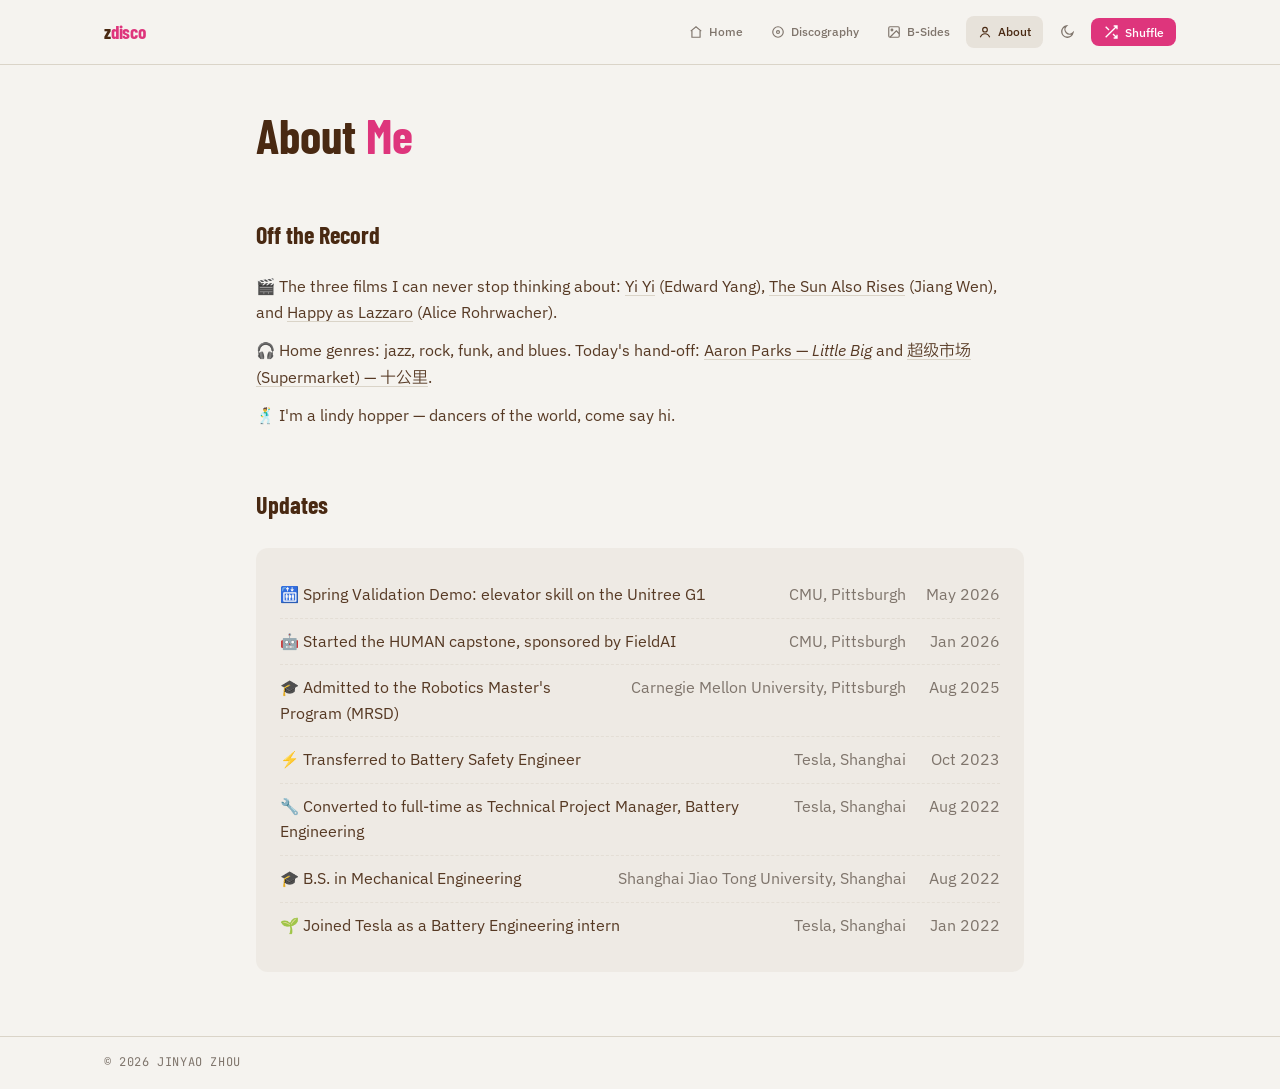
==== commit 0e97a6f9: "Updates: one data source, one typography window.UPDATES in albums.js feeds both pages - About render" ====
--- a/about.html
+++ b/about.html
@@ -49,15 +49,7 @@
 
     <div class="about-updates fade-in d3">
       <h2>Updates</h2>
-      <div class="card">
-        <div class="row"><span class="ev">🛗 Spring Validation Demo: elevator skill on the Unitree G1</span><span class="metadata where">CMU, Pittsburgh</span><span class="metadata when">May 2026</span></div>
-        <div class="row"><span class="ev">🤖 Started the HUMAN capstone, sponsored by FieldAI</span><span class="metadata where">CMU, Pittsburgh</span><span class="metadata when">Jan 2026</span></div>
-        <div class="row"><span class="ev">🎓 Admitted to the Robotics Master's Program (MRSD)</span><span class="metadata where">Carnegie Mellon University, Pittsburgh</span><span class="metadata when">Aug 2025</span></div>
-        <div class="row"><span class="ev">⚡ Transferred to Battery Safety Engineer</span><span class="metadata where">Tesla, Shanghai</span><span class="metadata when">Oct 2023</span></div>
-        <div class="row"><span class="ev">🔧 Converted to full-time as Technical Project Manager, Battery Engineering</span><span class="metadata where">Tesla, Shanghai</span><span class="metadata when">Aug 2022</span></div>
-        <div class="row"><span class="ev">🎓 B.S. in Mechanical Engineering</span><span class="metadata where">Shanghai Jiao Tong University, Shanghai</span><span class="metadata when">Aug 2022</span></div>
-        <div class="row"><span class="ev">🌱 Joined Tesla as a Battery Engineering intern</span><span class="metadata where">Tesla, Shanghai</span><span class="metadata when">Jan 2022</span></div>
-      </div>
+      <div class="card" data-updates></div>
     </div>
   </div>
 </main>
--- a/assets/style.css
+++ b/assets/style.css
@@ -222,13 +222,15 @@
 .updates { background: hsl(var(--card) / .8); border-radius: 8px; padding: 12px 20px; }
 .update {
   display: flex; align-items: baseline; gap: 16px;
-  padding: 9px 0; border-bottom: 1px dashed hsl(var(--border) / .5);
-  font-size: 13px; color: hsl(var(--muted-foreground));
+  padding: 10px 0; border-bottom: 1px dashed hsl(var(--border) / .5);
+  font-size: 15.5px; color: hsl(var(--foreground) / .92);
 }
 .update .ev { flex: 1; }
-.update .where { font-size: 11px; color: hsl(var(--muted-foreground) / .75); white-space: nowrap; }
+.update .where { color: hsl(var(--muted-foreground)); white-space: nowrap; }
+.update .when { color: hsl(var(--muted-foreground)); white-space: nowrap; min-width: 78px; text-align: right; }
+@media (max-width: 640px) { .update { flex-wrap: wrap; } .update .where { margin-left: auto; } }
 .update:last-child { border-bottom: none; }
-.update .when { font-size: 12px; color: hsl(var(--muted-foreground) / .6); white-space: nowrap; min-width: 66px; text-align: right; }
+
 
 /* ---------------- album cards ---------------- */
 .grid-albums { display: grid; grid-template-columns: repeat(2, 1fr); gap: 16px; }
@@ -368,16 +370,7 @@
   transition: box-shadow .3s ease;
 }
 .about-updates .card:hover { box-shadow: var(--glow-primary); }
-.about-updates .row {
-  display: flex; align-items: baseline; gap: 16px;
-  padding: 12px 0; border-bottom: 1px dashed hsl(var(--border));
-  font-size: 14px;
-}
-.about-updates .row .ev { flex: 1; }
-.about-updates .row .where { white-space: nowrap; }
-@media (max-width: 640px) { .about-updates .row { flex-wrap: wrap; } .about-updates .row .where { margin-left: auto; } }
 .about-updates .row:last-child { border-bottom: none; }
-.about-updates .row .when { white-space: nowrap; font-size: 12px; min-width: 66px; text-align: right; }
 
 /* ---------------- off the record (about) ---------------- */
 .off-record { margin-bottom: 56px; }
